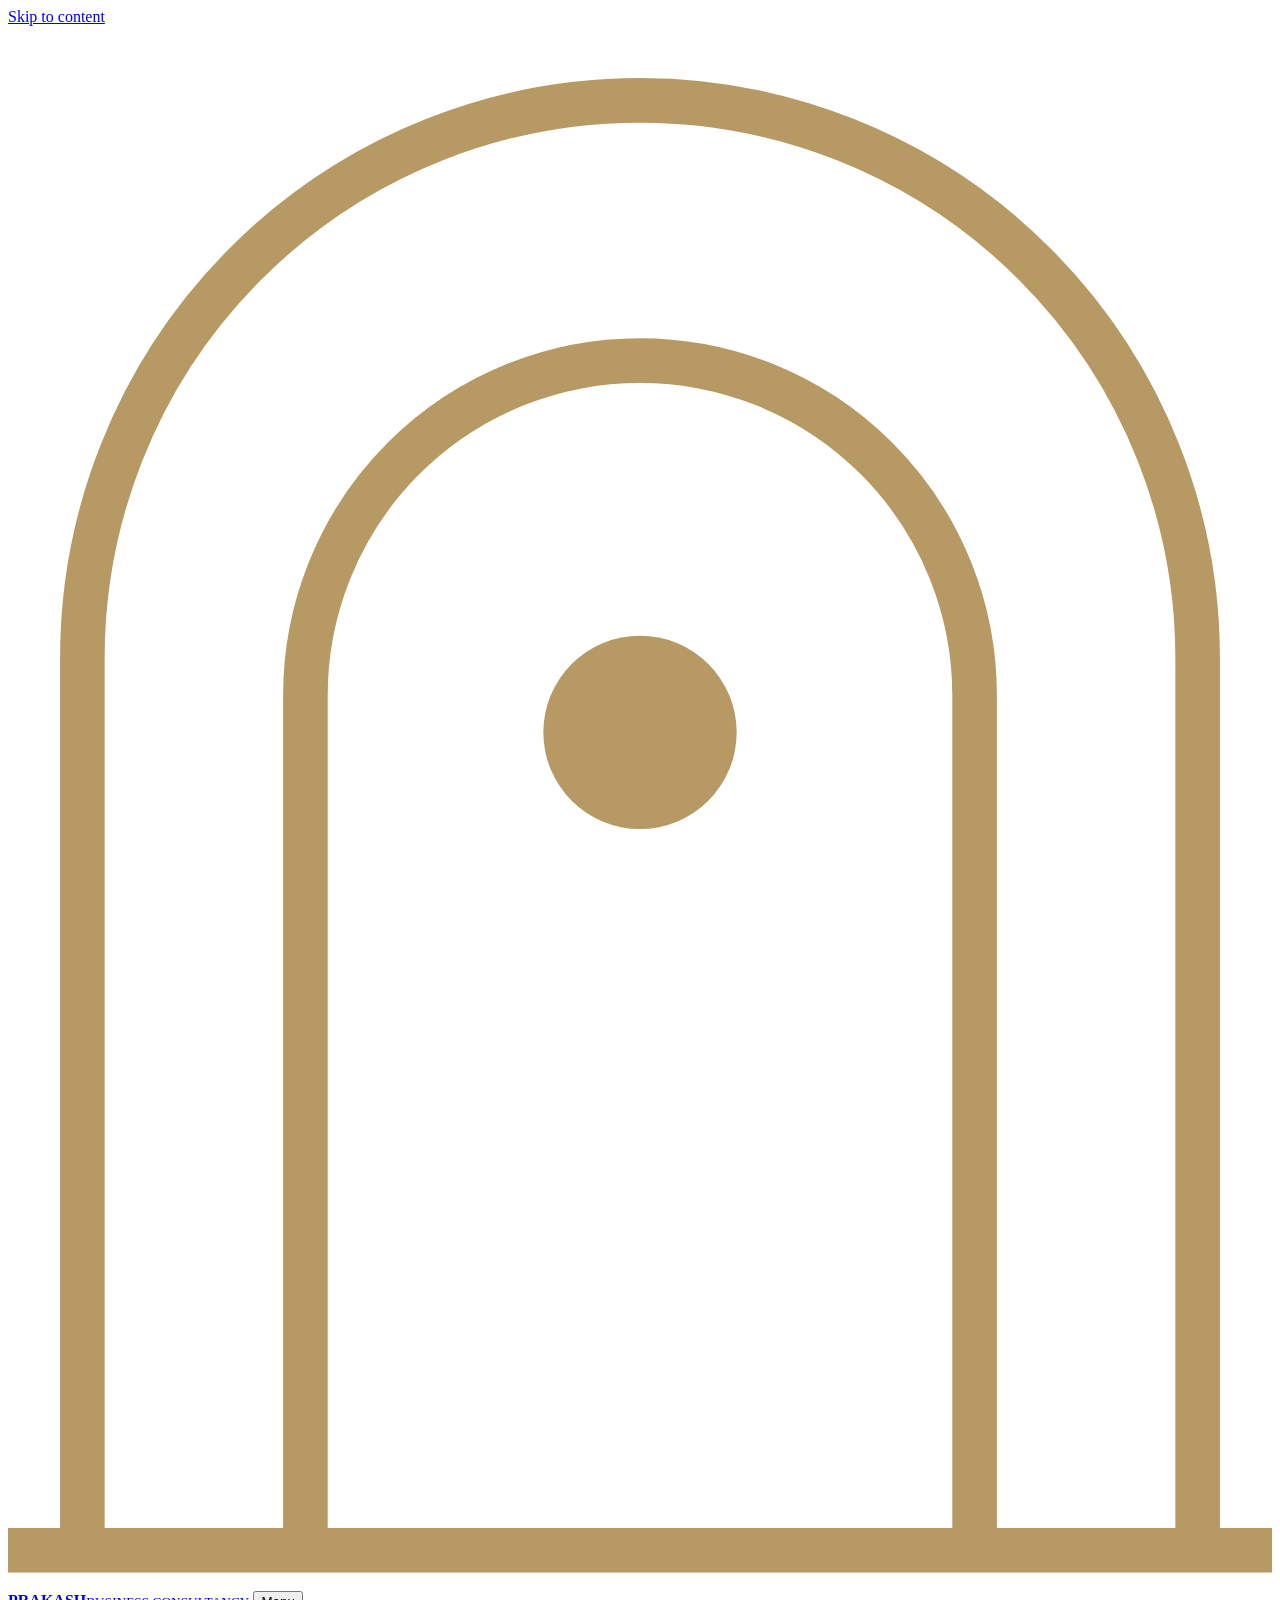
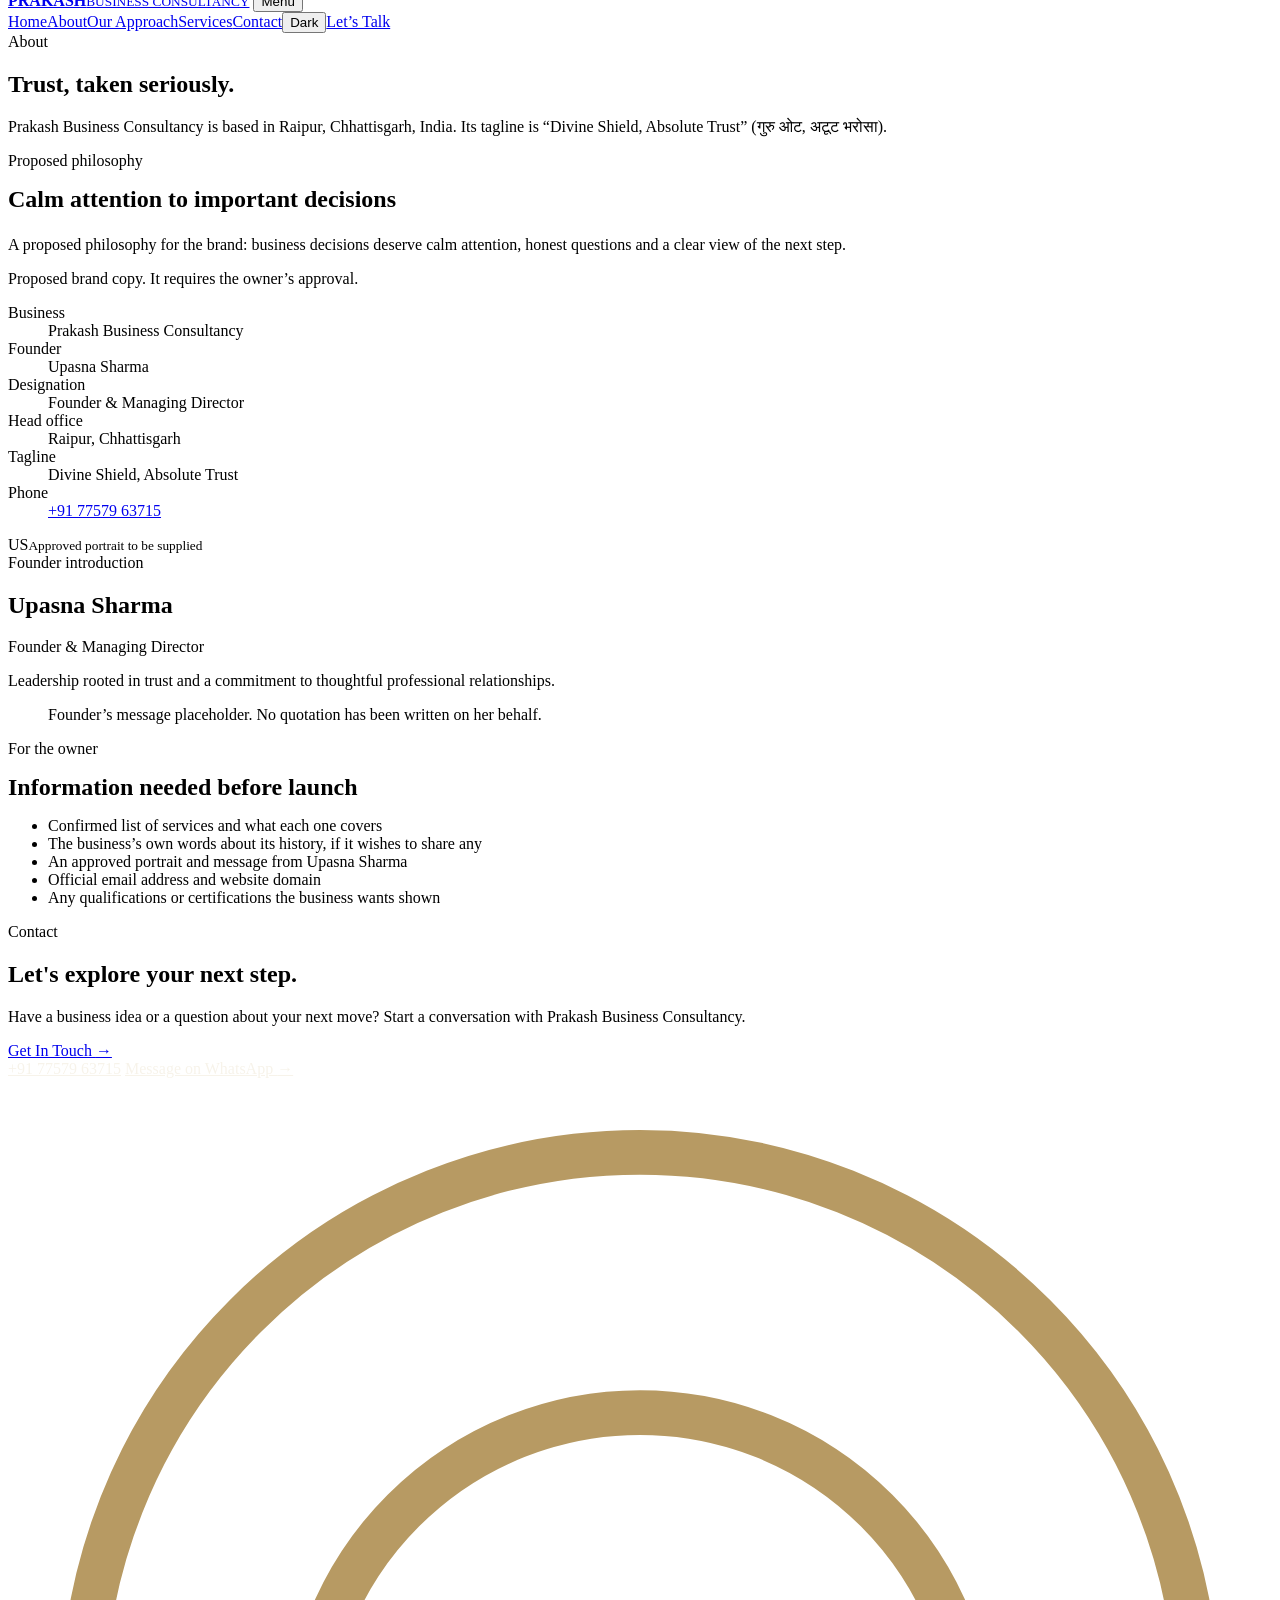
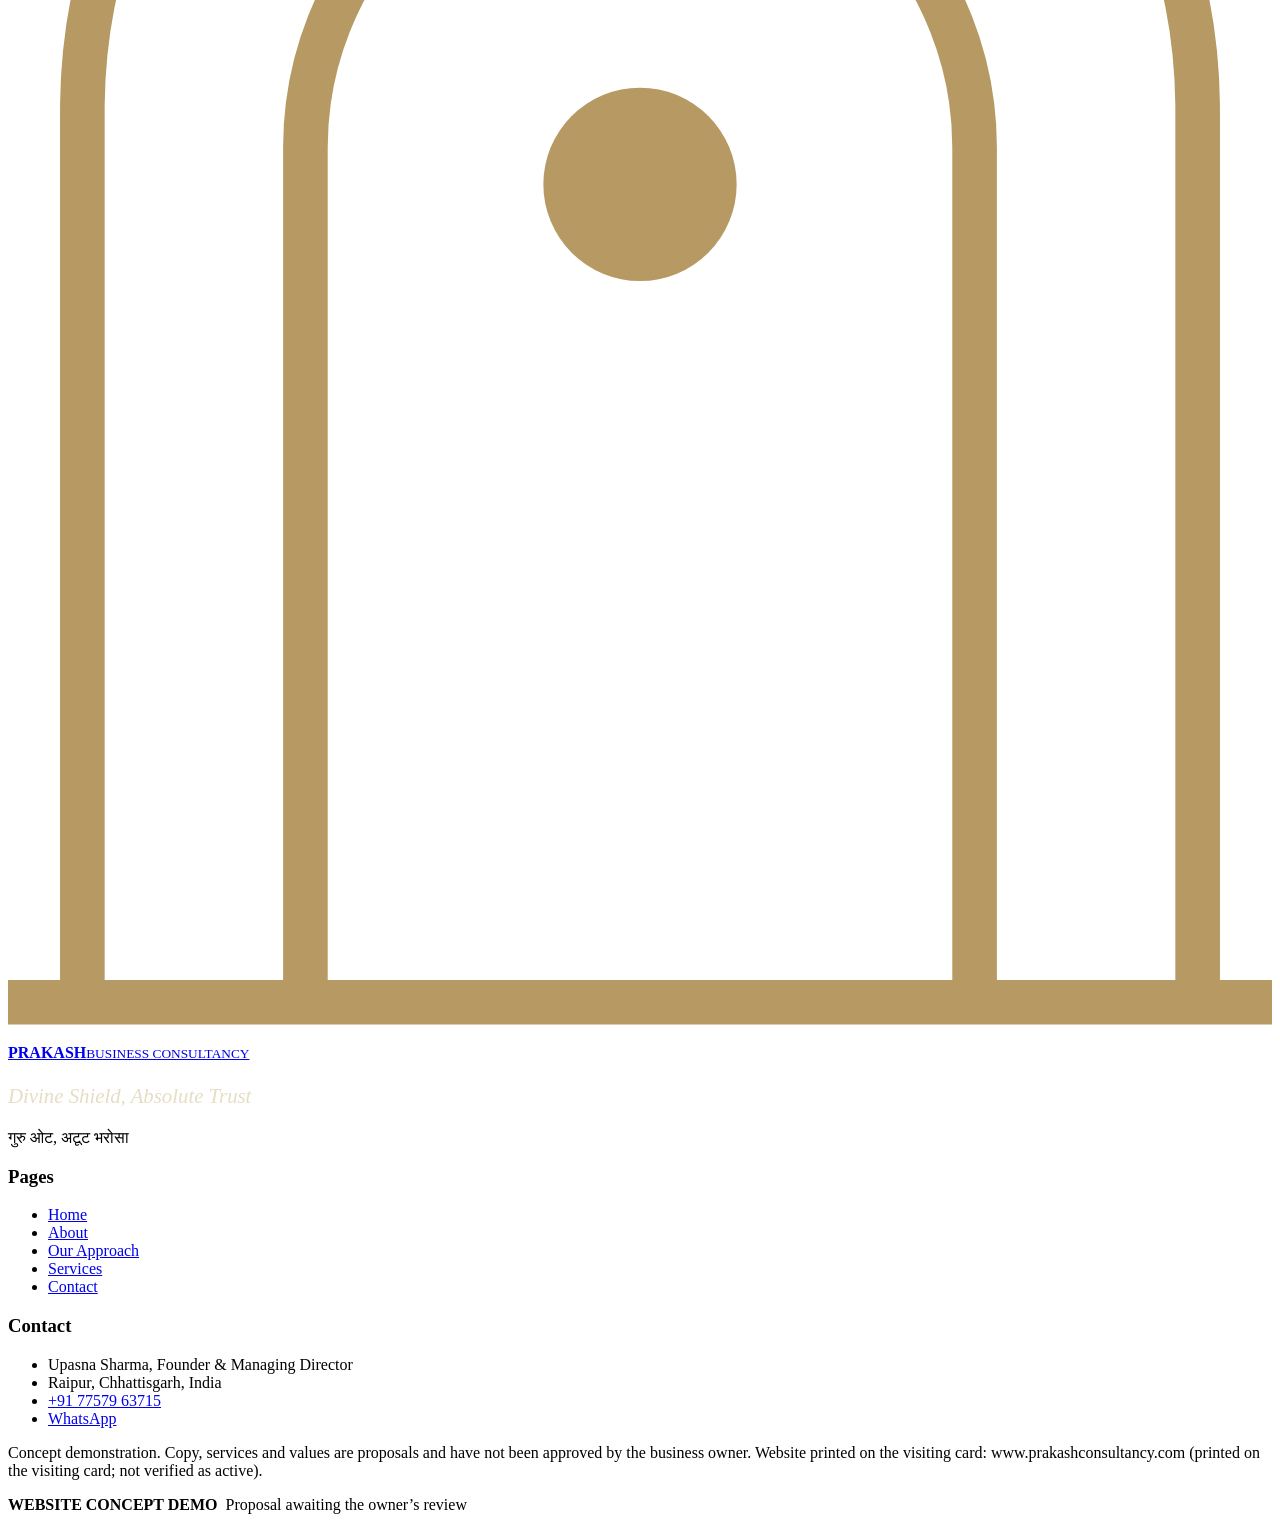
==== about/index.html @ 553779bc "Add files via upload" ====
<!doctype html>
<html lang="en">
<head>
<meta charset="utf-8">
<meta name="viewport" content="width=device-width,initial-scale=1">
<title>About | Prakash Business Consultancy</title>
<meta name="description" content="About Prakash Business Consultancy and its founder, Upasna Sharma.">
<meta name="robots" content="noindex,nofollow">
<meta name="theme-color" content="#F7F3EA">
<link rel="preconnect" href="https://fonts.googleapis.com"><link rel="preconnect" href="https://fonts.gstatic.com" crossorigin>
<link rel="stylesheet" href="https://fonts.googleapis.com/css2?family=Cormorant+Garamond:ital,wght@0,400;0,500;0,600;1,500&family=Manrope:wght@400;600&display=swap">
<link rel="stylesheet" href="../assets/css/style.css">
<script>document.documentElement.classList.add('js');try{var t=localStorage.getItem('theme');if(t)document.documentElement.dataset.theme=t}catch(e){}</script>
</head>
<body>
<a class="skip" href="#main">Skip to content</a>
<header class="site-header"><div class="wrap bar">
<a class="brand" href="../index.html" aria-label="Prakash Business Consultancy, home"><svg viewBox="0 0 34 42" aria-hidden="true" fill="none" stroke="#B79A63" stroke-width="1.2"><path d="M2 41V17a15 15 0 0 1 30 0v24"/><path d="M8 41V18a9 9 0 0 1 18 0v23"/><circle cx="17" cy="19" r="2.6" fill="#B79A63" stroke="none"/><path d="M0 41h34"/></svg><span><b>PRAKASH</b><small>BUSINESS CONSULTANCY</small></span></a>
<button class="menu-btn" aria-expanded="false" aria-controls="nav">Menu</button>
<nav class="nav" id="nav" aria-label="Main"><a href="../index.html">Home</a><a href="../about/index.html" aria-current="page">About</a><a href="../approach/index.html">Our Approach</a><a href="../services/index.html">Services</a><a href="../contact/index.html">Contact</a><button class="theme-btn" type="button" aria-pressed="false" aria-label="Switch to dark theme"><span class="ti" aria-hidden="true"></span><span class="tt">Dark</span></button><a class="btn sm" href="../contact/index.html">Let&rsquo;s Talk</a></nav>
</div></header>
<main id="main">
<section class="page-head"><div class="wrap"><span class="label">About</span>
<h1 class="display">Trust, taken seriously.</h1>
<p class="lead">Prakash Business Consultancy is based in Raipur, Chhattisgarh, India. Its tagline is &ldquo;Divine Shield, Absolute Trust&rdquo; (गुरु ओट, अटूट भरोसा).</p></div></section>

<section class="pad cream"><div class="wrap split">
<div data-reveal><span class="label">Proposed philosophy</span><h2 class="h2" style="margin:1rem 0 1.4rem">Calm attention to important decisions</h2><p>A proposed philosophy for the brand: business decisions deserve calm attention, honest questions and a clear view of the next step.</p>
<p class="note-small">Proposed brand copy. It requires the owner&rsquo;s approval.</p></div>
<dl class="facts" data-reveal style="--d:.15s">
<div><dt>Business</dt><dd>Prakash Business Consultancy</dd></div><div><dt>Founder</dt><dd>Upasna Sharma</dd></div>
<div><dt>Designation</dt><dd>Founder & Managing Director</dd></div><div><dt>Head office</dt><dd>Raipur, Chhattisgarh</dd></div>
<div><dt>Tagline</dt><dd>Divine Shield, Absolute Trust</dd></div><div><dt>Phone</dt><dd><a href="tel:+917757963715">+91 77579 63715</a></dd></div></dl>
</div></section>

<section class="pad"><div class="wrap split">
<div class="portrait mask" role="img" aria-label="Placeholder for an approved portrait of Upasna Sharma"><span class="mono">US</span><small>Approved portrait to be supplied</small></div>
<div class="who" data-reveal><span class="label">Founder introduction</span><h2 class="h2">Upasna Sharma</h2><p class="role">Founder & Managing Director</p>
<p class="lead">Leadership rooted in trust and a commitment to thoughtful professional relationships.</p>
<blockquote>Founder&rsquo;s message placeholder. No quotation has been written on her behalf.</blockquote></div>
</div></section>

<section class="pad cream"><div class="wrap" style="max-width:46rem">
<span class="label" data-reveal>For the owner</span><h2 class="h2" style="margin:1rem 0" data-reveal>Information needed before launch</h2>
<ul class="todo" data-reveal><li>Confirmed list of services and what each one covers</li><li>The business&rsquo;s own words about its history, if it wishes to share any</li><li>An approved portrait and message from Upasna Sharma</li><li>Official email address and website domain</li><li>Any qualifications or certifications the business wants shown</li></ul>
</div></section>
<section class="pad dark cta"><div class="wrap">
<span class="label" data-reveal>Contact</span>
<h2 class="h2" data-reveal style="--d:.1s">Let&#x27;s explore your next step.</h2>
<p class="sub" data-reveal style="--d:.2s">Have a business idea or a question about your next move? Start a conversation with Prakash Business Consultancy.</p>
<div class="ctas" style="justify-content:center;--d:.3s" data-reveal><a class="btn light" href="../contact/index.html">Get In Touch <span class="arr" aria-hidden="true">&rarr;</span></a></div>
<div class="contact-line" data-reveal><a class="phone" href="tel:+917757963715" style="color:#F7F3EA">+91 77579 63715</a>
<a class="link" href="https://wa.me/917757963715" rel="noopener" style="color:#F7F3EA">Message on WhatsApp <span class="arr" aria-hidden="true">&rarr;</span></a></div>
</div></section></main>
<footer class="site-footer"><div class="wrap">
<div class="foot">
<div><a class="brand" href="../index.html"><svg viewBox="0 0 34 42" aria-hidden="true" fill="none" stroke="#B79A63" stroke-width="1.2"><path d="M2 41V17a15 15 0 0 1 30 0v24"/><path d="M8 41V18a9 9 0 0 1 18 0v23"/><circle cx="17" cy="19" r="2.6" fill="#B79A63" stroke="none"/><path d="M0 41h34"/></svg><span><b>PRAKASH</b><small>BUSINESS CONSULTANCY</small></span></a>
<p style="margin-top:1.4rem;font-family:var(--serif);font-style:italic;font-size:1.3rem;color:#E6DDC4">Divine Shield, Absolute Trust</p>
<p lang="hi">गुरु ओट, अटूट भरोसा</p></div>
<div><h3>Pages</h3><ul><li><a href="../index.html">Home</a></li><li><a href="../about/index.html">About</a></li><li><a href="../approach/index.html">Our Approach</a></li><li><a href="../services/index.html">Services</a></li><li><a href="../contact/index.html">Contact</a></li></ul></div>
<div><h3>Contact</h3><ul><li>Upasna Sharma, Founder & Managing Director</li><li>Raipur, Chhattisgarh, India</li>
<li><a href="tel:+917757963715">+91 77579 63715</a></li><li><a href="https://wa.me/917757963715" rel="noopener">WhatsApp</a></li></ul></div>
</div>
<p class="fine">Concept demonstration. Copy, services and values are proposals and have not been approved by the business owner. Website printed on the visiting card: www.prakashconsultancy.com (printed on the visiting card; not verified as active).</p>
</div></footer>
<div class="demo-pill" role="note"><b>WEBSITE CONCEPT DEMO</b> &nbsp;Proposal awaiting the owner&rsquo;s review</div>
<script src="../assets/js/main.js" defer></script>
</body></html>
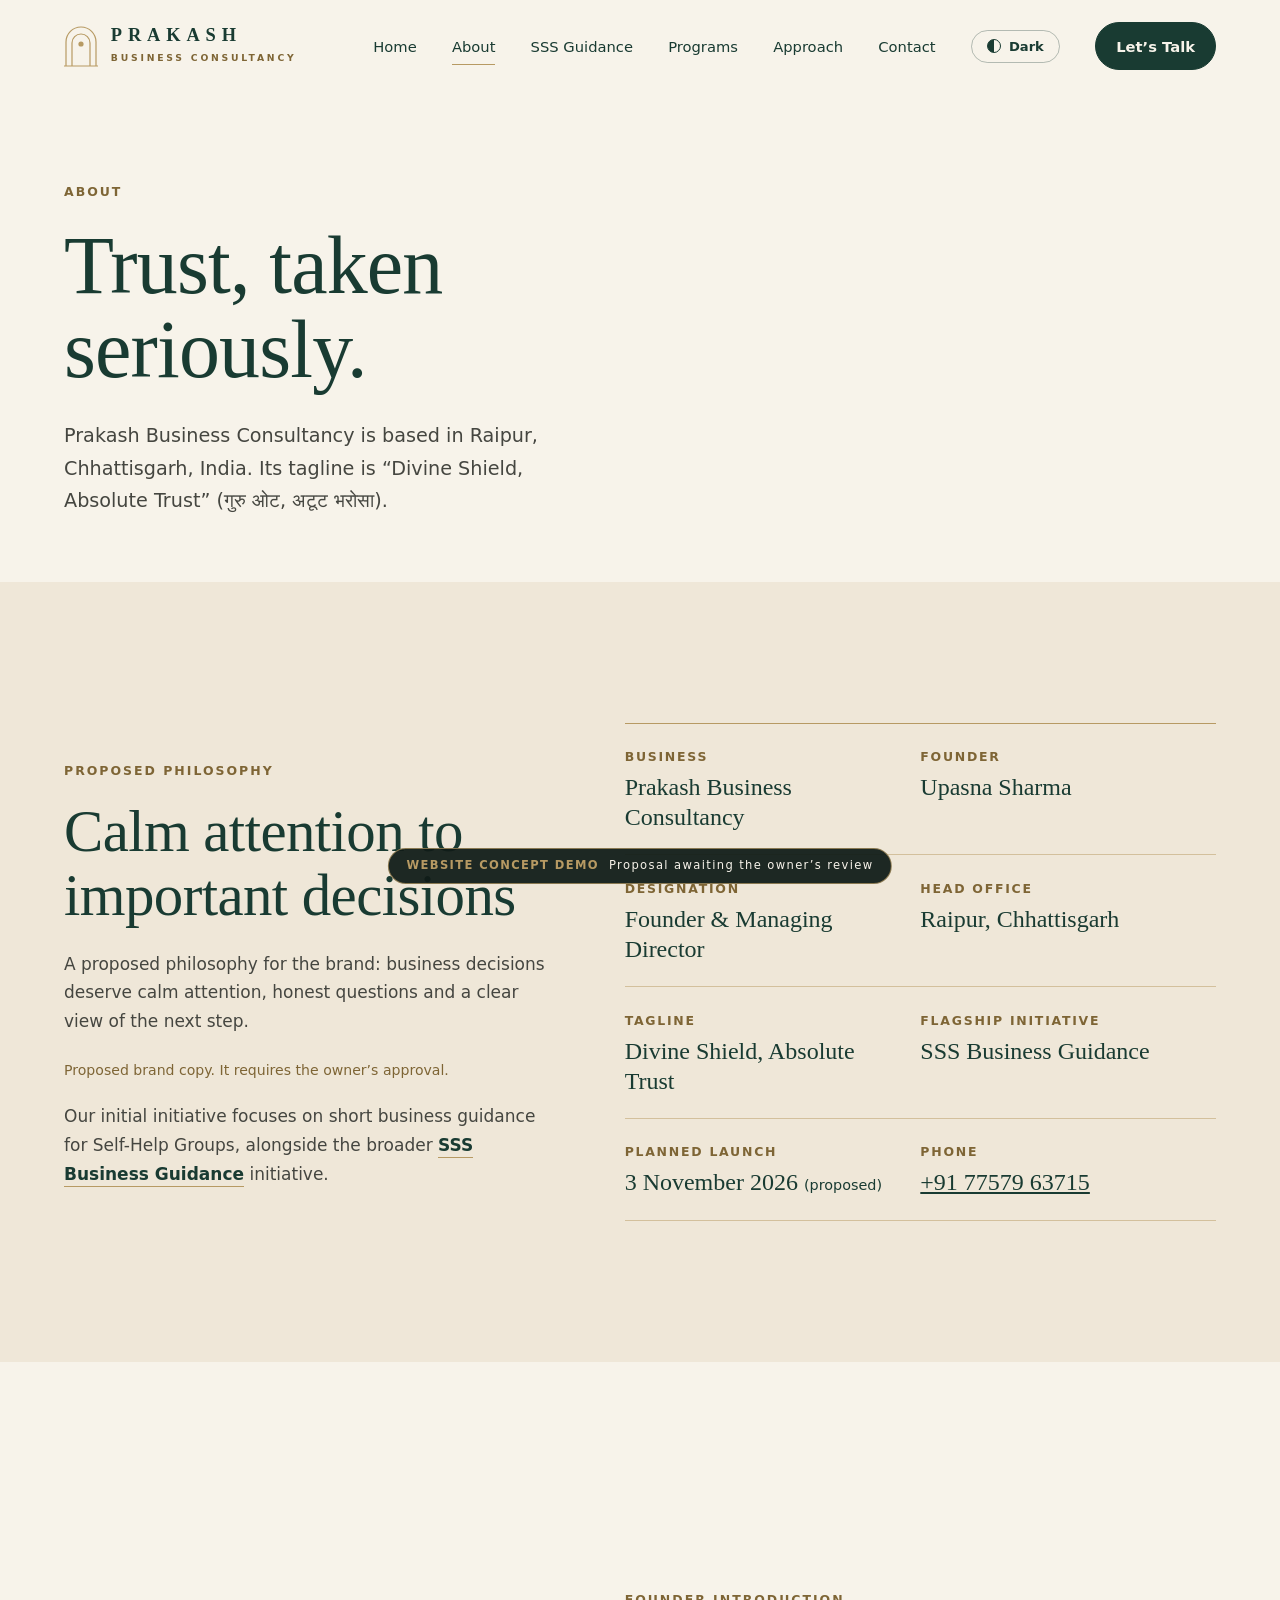
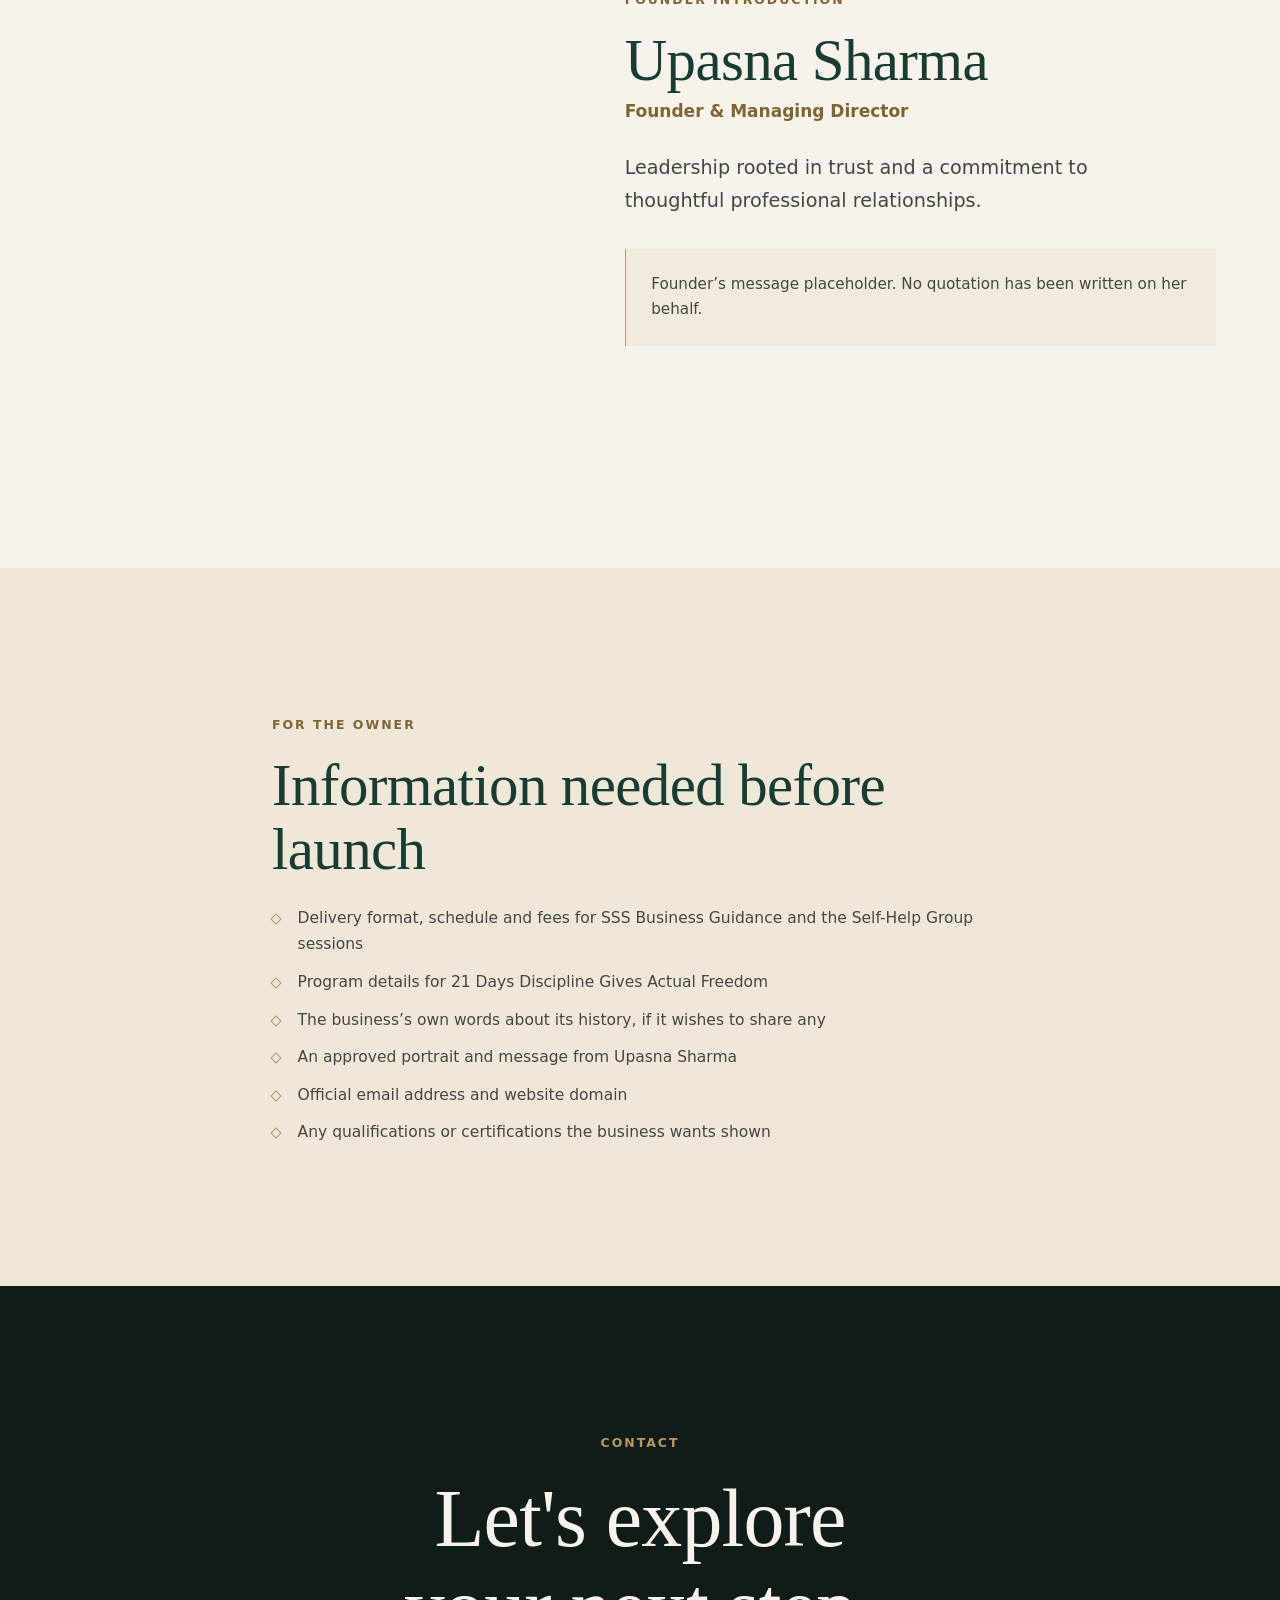
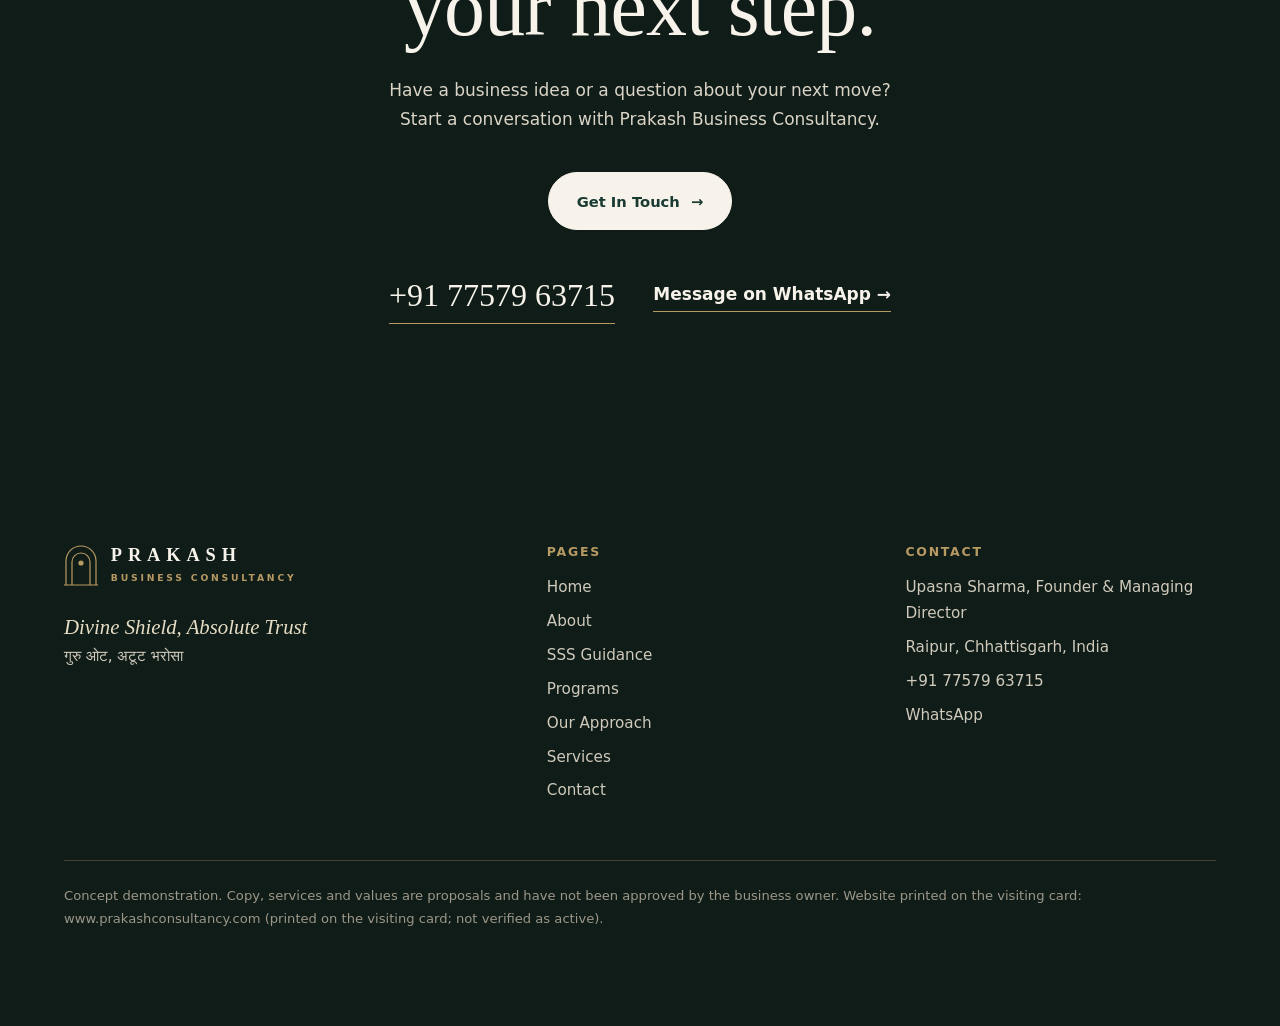
==== commit 372688bd: "Added SSS and Program Part in It" ====
--- a/about/index.html
+++ b/about/index.html
@@ -17,7 +17,7 @@
 <header class="site-header"><div class="wrap bar">
 <a class="brand" href="../index.html" aria-label="Prakash Business Consultancy, home"><svg viewBox="0 0 34 42" aria-hidden="true" fill="none" stroke="#B79A63" stroke-width="1.2"><path d="M2 41V17a15 15 0 0 1 30 0v24"/><path d="M8 41V18a9 9 0 0 1 18 0v23"/><circle cx="17" cy="19" r="2.6" fill="#B79A63" stroke="none"/><path d="M0 41h34"/></svg><span><b>PRAKASH</b><small>BUSINESS CONSULTANCY</small></span></a>
 <button class="menu-btn" aria-expanded="false" aria-controls="nav">Menu</button>
-<nav class="nav" id="nav" aria-label="Main"><a href="../index.html">Home</a><a href="../about/index.html" aria-current="page">About</a><a href="../approach/index.html">Our Approach</a><a href="../services/index.html">Services</a><a href="../contact/index.html">Contact</a><button class="theme-btn" type="button" aria-pressed="false" aria-label="Switch to dark theme"><span class="ti" aria-hidden="true"></span><span class="tt">Dark</span></button><a class="btn sm" href="../contact/index.html">Let&rsquo;s Talk</a></nav>
+<nav class="nav" id="nav" aria-label="Main"><a href="../index.html">Home</a><a href="../about/index.html" aria-current="page">About</a><a href="../sss/index.html">SSS Guidance</a><a href="../programs/index.html">Programs</a><a href="../approach/index.html">Approach</a><a href="../contact/index.html">Contact</a><button class="theme-btn" type="button" aria-pressed="false" aria-label="Switch to dark theme"><span class="ti" aria-hidden="true"></span><span class="tt">Dark</span></button><a class="btn sm" href="../contact/index.html">Let&rsquo;s Talk</a></nav>
 </div></header>
 <main id="main">
 <section class="page-head"><div class="wrap"><span class="label">About</span>
@@ -26,11 +26,11 @@
 
 <section class="pad cream"><div class="wrap split">
 <div data-reveal><span class="label">Proposed philosophy</span><h2 class="h2" style="margin:1rem 0 1.4rem">Calm attention to important decisions</h2><p>A proposed philosophy for the brand: business decisions deserve calm attention, honest questions and a clear view of the next step.</p>
-<p class="note-small">Proposed brand copy. It requires the owner&rsquo;s approval.</p></div>
+<p class="note-small">Proposed brand copy. It requires the owner&rsquo;s approval.</p><p style="margin-top:1.2rem">Our initial initiative focuses on short business guidance for Self-Help Groups, alongside the broader <a class="link" href="../sss/index.html">SSS Business Guidance</a> initiative.</p></div>
 <dl class="facts" data-reveal style="--d:.15s">
 <div><dt>Business</dt><dd>Prakash Business Consultancy</dd></div><div><dt>Founder</dt><dd>Upasna Sharma</dd></div>
 <div><dt>Designation</dt><dd>Founder & Managing Director</dd></div><div><dt>Head office</dt><dd>Raipur, Chhattisgarh</dd></div>
-<div><dt>Tagline</dt><dd>Divine Shield, Absolute Trust</dd></div><div><dt>Phone</dt><dd><a href="tel:+917757963715">+91 77579 63715</a></dd></div></dl>
+<div><dt>Tagline</dt><dd>Divine Shield, Absolute Trust</dd></div><div><dt>Flagship initiative</dt><dd>SSS Business Guidance</dd></div><div><dt>Planned launch</dt><dd>3 November 2026 <span style="font-size:.9rem;font-family:var(--sans)">(proposed)</span></dd></div><div><dt>Phone</dt><dd><a href="tel:+917757963715">+91 77579 63715</a></dd></div></dl>
 </div></section>
 
 <section class="pad"><div class="wrap split">
@@ -42,7 +42,7 @@
 
 <section class="pad cream"><div class="wrap" style="max-width:46rem">
 <span class="label" data-reveal>For the owner</span><h2 class="h2" style="margin:1rem 0" data-reveal>Information needed before launch</h2>
-<ul class="todo" data-reveal><li>Confirmed list of services and what each one covers</li><li>The business&rsquo;s own words about its history, if it wishes to share any</li><li>An approved portrait and message from Upasna Sharma</li><li>Official email address and website domain</li><li>Any qualifications or certifications the business wants shown</li></ul>
+<ul class="todo" data-reveal><li>Delivery format, schedule and fees for SSS Business Guidance and the Self-Help Group sessions</li><li>Program details for 21 Days Discipline Gives Actual Freedom</li><li>The business&rsquo;s own words about its history, if it wishes to share any</li><li>An approved portrait and message from Upasna Sharma</li><li>Official email address and website domain</li><li>Any qualifications or certifications the business wants shown</li></ul>
 </div></section>
 <section class="pad dark cta"><div class="wrap">
 <span class="label" data-reveal>Contact</span>
@@ -57,7 +57,7 @@
 <div><a class="brand" href="../index.html"><svg viewBox="0 0 34 42" aria-hidden="true" fill="none" stroke="#B79A63" stroke-width="1.2"><path d="M2 41V17a15 15 0 0 1 30 0v24"/><path d="M8 41V18a9 9 0 0 1 18 0v23"/><circle cx="17" cy="19" r="2.6" fill="#B79A63" stroke="none"/><path d="M0 41h34"/></svg><span><b>PRAKASH</b><small>BUSINESS CONSULTANCY</small></span></a>
 <p style="margin-top:1.4rem;font-family:var(--serif);font-style:italic;font-size:1.3rem;color:#E6DDC4">Divine Shield, Absolute Trust</p>
 <p lang="hi">गुरु ओट, अटूट भरोसा</p></div>
-<div><h3>Pages</h3><ul><li><a href="../index.html">Home</a></li><li><a href="../about/index.html">About</a></li><li><a href="../approach/index.html">Our Approach</a></li><li><a href="../services/index.html">Services</a></li><li><a href="../contact/index.html">Contact</a></li></ul></div>
+<div><h3>Pages</h3><ul><li><a href="../index.html">Home</a></li><li><a href="../about/index.html">About</a></li><li><a href="../sss/index.html">SSS Guidance</a></li><li><a href="../programs/index.html">Programs</a></li><li><a href="../approach/index.html">Our Approach</a></li><li><a href="../services/index.html">Services</a></li><li><a href="../contact/index.html">Contact</a></li></ul></div>
 <div><h3>Contact</h3><ul><li>Upasna Sharma, Founder & Managing Director</li><li>Raipur, Chhattisgarh, India</li>
 <li><a href="tel:+917757963715">+91 77579 63715</a></li><li><a href="https://wa.me/917757963715" rel="noopener">WhatsApp</a></li></ul></div>
 </div>
--- a/assets/css/style.css
+++ b/assets/css/style.css
@@ -0,0 +1,245 @@
+:root{--ivory:#F7F3EA;--cream:#EFE7D8;--green:#193B32;--ink:#454640;--gold:#B79A63;--gold-ink:#7E6535;--dark:#101C18;--white:#fff;
+--serif:"Cormorant Garamond","Iowan Old Style",Georgia,serif;--sans:"Manrope",system-ui,-apple-system,"Segoe UI",Roboto,sans-serif;
+--btnhover:#101C18;--hdr:rgba(247,243,234,.92);--rowhover:rgba(239,231,216,.6);--line:rgba(25,59,50,.3);--ease:cubic-bezier(.2,.7,.2,1);--wrap:min(1180px,90vw);--s5:4rem;--s6:clamp(5rem,11vw,9rem)}
+*,*::before,*::after{box-sizing:border-box}
+html{scroll-behavior:smooth;-webkit-text-size-adjust:100%}
+body{margin:0;background:var(--ivory);color:var(--ink);font:400 1.0625rem/1.7 var(--sans);overflow-x:hidden;-webkit-font-smoothing:antialiased}
+img,svg{max-width:100%;display:block}
+a{color:inherit}
+h1,h2,h3,p{margin:0}
+h1,h2,h3{font-family:var(--serif);color:var(--green);font-weight:500;letter-spacing:-.01em}
+.wrap{width:var(--wrap);margin-inline:auto}
+.skip{position:absolute;left:-999px;top:0;background:var(--green);color:var(--ivory);padding:.8rem 1.2rem;z-index:100}
+.skip:focus{left:1rem;top:1rem}
+:focus-visible{outline:2px solid var(--gold-ink);outline-offset:4px;border-radius:2px}
+.dark :focus-visible,.site-footer :focus-visible{outline-color:var(--gold)}
+@view-transition{navigation:auto}
+
+.display{font-size:clamp(2.8rem,6.4vw,5.6rem);line-height:1.02}
+.h2{font-size:clamp(2.2rem,4.6vw,3.9rem);line-height:1.08}
+.h3{font-size:clamp(1.6rem,2.6vw,2.1rem);line-height:1.15}
+.lead{font-size:clamp(1.1rem,1.5vw,1.3rem);max-width:34rem;line-height:1.7}
+.label{font-size:.78rem;letter-spacing:.16em;text-transform:uppercase;color:var(--gold-ink);font-weight:600}
+
+.site-header{position:fixed;inset:0 0 auto 0;z-index:50;transition:background .5s var(--ease),box-shadow .5s var(--ease),padding .5s var(--ease);padding:1.4rem 0}
+.site-header.scrolled{background:var(--hdr);backdrop-filter:blur(10px);box-shadow:0 1px 0 rgba(183,154,99,.45);padding:.8rem 0}
+.bar{display:flex;align-items:center;justify-content:space-between;gap:2rem}
+.brand{display:flex;align-items:center;gap:.8rem;text-decoration:none;color:var(--green)}
+.brand svg{width:34px;height:42px;flex:none}
+.brand b{display:block;font:600 1.15rem/1 var(--serif);letter-spacing:.32em}
+.brand small{display:block;font-size:.58rem;letter-spacing:.3em;margin-top:.35rem;color:var(--gold-ink);font-weight:600}
+.nav{display:flex;align-items:center;gap:2.2rem}
+.nav a:not(.btn){position:relative;text-decoration:none;font-size:.92rem;color:var(--green);padding:.4rem 0}
+.nav a:not(.btn)::after{content:"";position:absolute;left:0;bottom:0;height:1px;width:100%;background:var(--gold);transform:scaleX(0);transform-origin:right;transition:transform .5s var(--ease)}
+.nav a:not(.btn):hover::after,.nav a[aria-current="page"]::after{transform:scaleX(1);transform-origin:left}
+.menu-btn{display:none;background:none;border:1px solid var(--line);color:var(--green);padding:.55rem .9rem;font:inherit;font-size:.85rem;cursor:pointer;border-radius:999px}
+
+.btn{display:inline-flex;align-items:center;gap:.7rem;text-decoration:none;font-weight:600;font-size:.92rem;padding:.95rem 1.7rem;border-radius:999px;border:1px solid var(--green);background:var(--green);color:var(--ivory);cursor:pointer;font-family:var(--sans);transition:background .4s var(--ease),color .4s var(--ease),box-shadow .4s var(--ease)}
+.btn:hover{background:var(--btnhover);box-shadow:0 0 0 3px var(--ivory),0 0 0 4px var(--gold)}
+.btn .arr,.link .arr{display:inline-block;transition:transform .4s var(--ease)}
+.btn:hover .arr,.link:hover .arr{transform:translateX(5px)}
+.btn.ghost{background:transparent;color:var(--green)}
+.btn.ghost:hover{background:var(--green);color:var(--ivory)}
+.btn.sm{padding:.65rem 1.25rem}
+.btn.light{background:#F7F3EA;color:#193B32;border-color:#F7F3EA}
+.btn.light:hover{background:transparent;color:#F7F3EA;box-shadow:0 0 0 3px var(--dark),0 0 0 4px var(--gold)}
+.link{color:var(--green);text-decoration:none;font-weight:600;border-bottom:1px solid var(--gold);padding-bottom:2px;transition:color .3s}
+.link:hover{color:var(--gold-ink)}
+
+.hero{min-height:100svh;display:grid;align-items:center;padding:8rem 0 4rem;position:relative;overflow:hidden}
+.hero-grid{display:grid;grid-template-columns:1.15fr .85fr;gap:clamp(2rem,6vw,6rem);align-items:center}
+.hero .label{display:block;margin-bottom:1.6rem}
+.hero h1 .ln{display:block;overflow:hidden;padding-bottom:.12em}
+.hero h1 .ln span{display:block}
+.hero .lead{margin-top:2rem}
+.tag{margin-top:1.6rem;font-family:var(--serif);font-style:italic;font-size:1.35rem;color:var(--gold-ink)}
+.tag span{display:block;font-style:normal;font-size:1rem;color:var(--ink);margin-top:.1rem}
+.ctas{display:flex;flex-wrap:wrap;gap:1rem;margin-top:2.4rem;align-items:center}
+.hero-art{position:relative;aspect-ratio:400/560;width:100%;max-width:430px;margin-inline:auto}
+.hero-art svg{width:100%;height:100%}
+.sunrays{animation:drift 14s ease-in-out infinite alternate}
+.sun{animation:breathe 9s ease-in-out infinite alternate;transform-origin:200px 215px}
+@keyframes drift{from{transform:translateX(-26px)}to{transform:translateX(30px)}}
+@keyframes breathe{from{opacity:.55;transform:scale(.92)}to{opacity:.95;transform:scale(1.06)}}
+
+.draw{stroke-dasharray:1400;stroke-dashoffset:1400;animation:draw 2.4s .2s var(--ease) forwards}
+.arch-fill{animation:fadein 1.6s .1s ease both}
+@keyframes draw{to{stroke-dashoffset:0}}
+@keyframes fadein{from{opacity:0}to{opacity:1}}
+@keyframes rise{from{transform:translateY(105%)}to{transform:none}}
+@keyframes up{from{opacity:0;transform:translateY(14px)}to{opacity:1;transform:none}}
+@keyframes grow{from{transform:scaleX(0)}}
+.hero h1 .ln span{animation:rise 1.1s var(--ease) both}
+.hero h1 .ln:nth-child(1) span{animation-delay:.45s}
+.hero h1 .ln:nth-child(2) span{animation-delay:.6s}
+.hero .label{animation:up .9s .9s both}
+.hero .lead,.hero .tag{animation:up .9s 1s both}
+.hero .ctas{animation:up .9s 1.15s both}
+.hero-line{display:block;height:1px;width:5rem;background:var(--gold);margin-bottom:1.6rem;transform-origin:left;animation:grow 1.2s .3s var(--ease) both}
+
+section{position:relative;overflow-x:clip}
+.pad{padding:var(--s6) 0}
+.cream{background:var(--cream)}
+.dark{background:var(--dark);color:#D9D4C6}
+.dark h2,.dark h3{color:#F7F3EA}
+.dark .label{color:var(--gold)}
+.statement{display:grid;grid-template-columns:1.3fr .7fr;gap:clamp(2rem,6vw,6rem);align-items:end}
+.statement .big{font-family:var(--serif);font-size:clamp(2.4rem,5.6vw,5rem);line-height:1.06;color:var(--green);font-weight:500;max-width:15ch}
+.statement p{max-width:30rem}
+.note-small{font-size:.88rem;color:var(--gold-ink);margin-top:1.4rem;max-width:40rem}
+.botanical{position:absolute;right:-60px;top:20px;width:340px;opacity:.5;pointer-events:none}
+
+.head{max-width:44rem;margin-bottom:var(--s5)}
+.head .h2{margin-top:1rem}
+.head p{margin-top:1.2rem}
+.timeline{display:grid;grid-template-columns:repeat(3,1fr);gap:3rem;position:relative;padding-top:3rem}
+.timeline::before{content:"";position:absolute;top:0;left:0;right:0;height:1px;background:var(--gold);transform-origin:left;transform:scaleX(0);transition:transform 1.8s var(--ease)}
+.timeline.in::before{transform:scaleX(1)}
+.stage{position:relative}
+.stage::before{content:"";position:absolute;top:-3rem;left:0;width:11px;height:11px;border-radius:50%;background:var(--ivory);border:1px solid var(--gold);transform:translateY(-5px);transition:background .6s .9s}
+.timeline.in .stage::before{background:var(--gold)}
+.stage .num{font-family:var(--serif);font-size:4.2rem;line-height:1;color:var(--gold)}
+.stage h3{margin:.6rem 0 .8rem}
+
+.svc-list{border-top:1px solid var(--gold)}
+.svc{display:grid;grid-template-columns:6rem 1.1fr 1.2fr auto;gap:2rem;align-items:center;padding:2.2rem 0;border-bottom:1px solid rgba(183,154,99,.6);text-decoration:none;color:inherit;transition:padding .5s var(--ease),background .5s var(--ease)}
+.svc:hover{padding-left:1.2rem;background:var(--rowhover)}
+.svc .n{font-family:var(--serif);font-size:3rem;color:var(--gold);line-height:1}
+.svc h3{font-size:clamp(1.5rem,2.4vw,2rem)}
+.svc .go{font-size:.9rem;font-weight:600;color:var(--green);white-space:nowrap}
+.svc:nth-child(2){margin-left:clamp(0px,4vw,4rem)}
+.svc:nth-child(3){margin-left:clamp(0px,8vw,8rem)}
+.badge{display:inline-block;font-size:.75rem;border:1px solid var(--gold);color:var(--gold-ink);padding:.25rem .8rem;border-radius:999px;margin-bottom:1.4rem}
+
+.split{display:grid;grid-template-columns:.9fr 1.1fr;gap:clamp(2rem,6vw,6rem);align-items:center}
+.portrait{aspect-ratio:4/5;max-width:420px;width:100%;position:relative;border-radius:210px 210px 0 0;background:linear-gradient(170deg,#234a3f,var(--green) 60%,var(--dark));overflow:hidden;display:grid;place-items:center}
+.portrait::before{content:"";position:absolute;inset:14px;border:1px solid rgba(183,154,99,.7);border-radius:200px 200px 0 0}
+.portrait .mono{font-family:var(--serif);font-size:6rem;color:var(--gold);letter-spacing:.06em}
+.portrait small{position:absolute;bottom:1.6rem;color:rgba(247,243,234,.75);font-size:.75rem;letter-spacing:.1em}
+.who h2{margin:1rem 0 .3rem}
+.who .role{color:var(--gold-ink);font-weight:600;margin-bottom:1.6rem}
+.who blockquote{margin:2rem 0 0;padding:1.4rem 1.6rem;border-left:1px solid var(--gold);font-size:.95rem;background:var(--rowhover)}
+
+.values{display:grid;grid-template-columns:repeat(4,1fr);margin-top:var(--s5);border-top:1px solid rgba(183,154,99,.5)}
+.val{padding:2.2rem 1.6rem 0 0}
+.val+.val{padding-left:1.6rem;border-left:1px solid rgba(183,154,99,.25)}
+.val i{display:block;width:9px;height:9px;border:1px solid var(--gold);transform:rotate(45deg);margin-bottom:1.6rem;animation:glint 5s ease-in-out infinite}
+.val:nth-child(2) i{animation-delay:1.2s}.val:nth-child(3) i{animation-delay:2.4s}.val:nth-child(4) i{animation-delay:3.6s}
+@keyframes glint{50%{background:var(--gold)}}
+.val p{font-size:.95rem;margin-top:.6rem}
+
+.cta{text-align:center}
+.cta .h2{font-size:clamp(2.6rem,6.4vw,5.6rem);max-width:14ch;margin:1.2rem auto 1.5rem}
+.cta p.sub{max-width:34rem;margin:0 auto 2.4rem}
+.contact-line{display:flex;flex-wrap:wrap;gap:1rem 2.4rem;justify-content:center;align-items:center;margin-top:2.4rem}
+.phone{font-family:var(--serif);font-size:2rem;color:var(--green);text-decoration:none;border-bottom:1px solid var(--gold)}
+
+.page-head{padding:11rem 0 var(--s5)}
+.page-head .display{margin-top:1.2rem;max-width:14ch}
+.page-head p.lead{margin-top:1.8rem}
+.facts{display:grid;grid-template-columns:repeat(2,1fr);margin:0;border-top:1px solid var(--gold)}
+.facts div{padding:1.4rem 1rem 1.4rem 0;border-bottom:1px solid rgba(183,154,99,.5)}
+.facts dt{font-size:.78rem;letter-spacing:.14em;text-transform:uppercase;color:var(--gold-ink);font-weight:600}
+.facts dd{margin:.3rem 0 0;font-family:var(--serif);font-size:1.5rem;color:var(--green);line-height:1.25}
+.todo{list-style:none;padding:0;margin:1.5rem 0 0;display:grid;gap:.7rem}
+.todo li{padding-left:1.6rem;position:relative;font-size:.97rem}
+.todo li::before{content:"";position:absolute;left:0;top:.65em;width:8px;height:8px;border:1px solid var(--gold);transform:rotate(45deg)}
+.row{display:grid;grid-template-columns:.8fr 1.2fr;gap:clamp(2rem,6vw,6rem);align-items:center;padding:var(--s5) 0;border-top:1px solid rgba(183,154,99,.5)}
+.row.flip{grid-template-columns:1.2fr .8fr}
+.row.flip .vis{order:2}
+.row .num{font-family:var(--serif);font-size:clamp(5rem,12vw,9rem);color:var(--gold);line-height:.9}
+.row h2{margin:.4rem 0 1rem}
+.vis{aspect-ratio:1;max-width:340px;width:100%;margin-inline:auto;background:var(--cream);border-radius:200px 200px 0 0;display:grid;place-items:center;overflow:hidden}
+.vis svg{width:78%;height:auto;color:var(--green)}
+.mask{clip-path:inset(0 0 100% 0);transition:clip-path 1.4s var(--ease)}
+.mask.in{clip-path:inset(0)}
+
+.contact-grid{display:grid;grid-template-columns:.8fr 1.2fr;gap:clamp(2rem,6vw,6rem);align-items:start}
+.card-info{display:grid;gap:1.6rem;margin:0}
+.card-info dt{font-size:.78rem;letter-spacing:.14em;text-transform:uppercase;color:var(--gold-ink);font-weight:600}
+.card-info dd{margin:.2rem 0 0;font-family:var(--serif);font-size:1.5rem;color:var(--green);line-height:1.3}
+.card-info a{text-decoration:none;border-bottom:1px solid var(--gold)}
+form{display:grid;gap:1.4rem}
+.field{display:grid;gap:.4rem}
+label{font-size:.88rem;font-weight:600;color:var(--green)}
+input,select,textarea{font:inherit;color:var(--green);background:var(--white);border:1px solid var(--line);border-radius:4px;padding:.9rem 1rem;width:100%;transition:border-color .3s,box-shadow .3s}
+input:hover,select:hover,textarea:hover{border-color:var(--gold-ink)}
+input:focus,select:focus,textarea:focus{outline:none;border-color:var(--green);box-shadow:0 0 0 3px rgba(183,154,99,.45)}
+textarea{min-height:9rem;resize:vertical}
+.err{color:#8F2D1E;font-size:.85rem;min-height:1.1em}
+[aria-invalid="true"]{border-color:#8F2D1E}
+.two{display:grid;grid-template-columns:1fr 1fr;gap:1.4rem}
+.status{padding:1.2rem 1.4rem;border:1px solid var(--gold);background:var(--cream);font-size:.95rem}
+.status[hidden]{display:none}
+.hint{font-size:.88rem;color:var(--gold-ink)}
+
+.site-footer{background:var(--dark);color:#CFCABB;padding:5rem 0 6rem;font-size:.95rem}
+.foot{display:grid;grid-template-columns:1.4fr 1fr 1fr;gap:3rem}
+.site-footer .brand{color:#F7F3EA}
+.site-footer .brand small{color:var(--gold)}
+.site-footer h3{font:600 .78rem var(--sans);letter-spacing:.14em;text-transform:uppercase;color:var(--gold);margin-bottom:1rem}
+.site-footer ul{list-style:none;padding:0;margin:0;display:grid;gap:.5rem}
+.site-footer a{text-decoration:none}
+.site-footer a:hover{color:var(--gold)}
+.fine{margin-top:3.5rem;padding-top:1.5rem;border-top:1px solid rgba(183,154,99,.3);font-size:.82rem;color:#9C9788}
+.demo-pill{position:fixed;left:50%;bottom:1rem;transform:translateX(-50%);z-index:60;background:rgba(16,28,24,.94);color:#F7F3EA;border:1px solid rgba(183,154,99,.7);border-radius:999px;padding:.45rem 1.1rem;font-size:.72rem;letter-spacing:.12em;white-space:nowrap;max-width:94vw;overflow:hidden;text-overflow:ellipsis}
+.demo-pill b{color:var(--gold);font-weight:600}
+
+.js [data-reveal]{opacity:0;transform:translateY(22px);transition:opacity 1s var(--ease),transform 1s var(--ease);transition-delay:var(--d,0s)}
+.js [data-reveal].in{opacity:1;transform:none}
+
+@media (max-width:900px){
+ .menu-btn{display:inline-block;position:relative;z-index:10}
+ .nav{position:fixed;inset:0;background:var(--ivory);flex-direction:column;justify-content:center;gap:1.6rem;opacity:0;visibility:hidden;transition:opacity .4s,visibility .4s;z-index:5}
+ .nav.open{opacity:1;visibility:visible}
+ .nav a:not(.btn){font:500 2rem var(--serif)}
+ .brand{position:relative;z-index:10}
+ .hero-grid,.statement,.split,.contact-grid,.row,.row.flip{grid-template-columns:1fr}
+ .row.flip .vis{order:0}
+ .hero{padding-top:7rem}
+ .hero-art{max-width:300px;margin-top:1.5rem}
+ .timeline{grid-template-columns:1fr;padding:0 0 0 2.2rem}
+ .timeline::before{top:0;bottom:0;left:0;right:auto;width:1px;height:auto;transform:scaleY(0);transform-origin:top}
+ .timeline.in::before{transform:scaleY(1)}
+ .stage::before{top:.9rem;left:-2.2rem;transform:translateX(-5px)}
+ .svc{grid-template-columns:3.4rem 1fr;gap:.6rem 1rem;margin-left:0!important}
+ .svc p,.svc .go{grid-column:2}
+ .values{grid-template-columns:1fr 1fr}
+ .val{padding-bottom:2rem}.val:nth-child(3){padding-left:0;border-left:0}
+ .foot{grid-template-columns:1fr}
+ .two,.facts{grid-template-columns:1fr}
+ .page-head{padding-top:8rem}
+ .botanical{width:200px;opacity:.35}
+ .phone{font-size:1.6rem}
+}
+@media (max-width:480px){.values{grid-template-columns:1fr}.val,.val+.val{padding-left:0;border-left:0}}
+
+@media (prefers-reduced-motion:reduce){
+ html{scroll-behavior:auto}
+ *,*::before,*::after{animation:none!important;transition-duration:.01ms!important}
+ .draw{stroke-dashoffset:0}
+ .js [data-reveal]{opacity:1;transform:none}
+ .mask{clip-path:none}
+ .timeline::before{transform:none}
+}
+
+/* theme toggle */
+.theme-btn{display:inline-flex;align-items:center;gap:.5rem;background:none;border:1px solid var(--line);color:var(--green);font:600 .82rem var(--sans);padding:.5rem .95rem;border-radius:999px;cursor:pointer;transition:border-color .3s,background .3s}
+.theme-btn:hover{border-color:var(--gold-ink);background:var(--rowhover)}
+.theme-btn .ti{width:14px;height:14px;border-radius:50%;border:1.5px solid currentColor;background:linear-gradient(90deg,currentColor 50%,transparent 50%)}
+:root[data-theme="dark"]{--ivory:#0F1A16;--cream:#16241F;--green:#EAE3D0;--ink:#C9C5B8;--gold-ink:#C9AE78;--white:#1B2A25;--dark:#08100D;--btnhover:#FFFFFF;--hdr:rgba(15,26,22,.92);--rowhover:rgba(35,52,45,.6);--line:rgba(234,227,208,.3);color-scheme:dark}
+:root[data-theme="dark"] .portrait .mono{color:#B79A63}
+
+/* SSS update: hero headline fits the longer line */
+.hero-title{font-size:clamp(2.5rem,5.2vw,4.7rem)}
+.nav a,.nav .btn,.theme-btn,.brand small{white-space:nowrap}
+/* SSS update: the longer nav switches to the existing mobile menu up to 980px wide */
+@media (min-width:901px) and (max-width:980px){
+ .menu-btn{display:inline-block;position:relative;z-index:10}
+ .nav{position:fixed;inset:0;background:var(--ivory);flex-direction:column;justify-content:center;gap:1.6rem;opacity:0;visibility:hidden;transition:opacity .4s,visibility .4s;z-index:5}
+ .nav.open{opacity:1;visibility:visible}
+ .nav a:not(.btn){font:500 2rem var(--serif)}
+ .brand{position:relative;z-index:10}
+}
+@media (min-width:981px) and (max-width:1120px){.nav{gap:1.1rem}.nav a:not(.btn){font-size:.84rem}.bar{gap:1rem}.theme-btn{padding:.45rem .7rem}.btn.sm{padding:.6rem 1rem}}
+.hero .launch-line .label{display:inline;margin:0}
